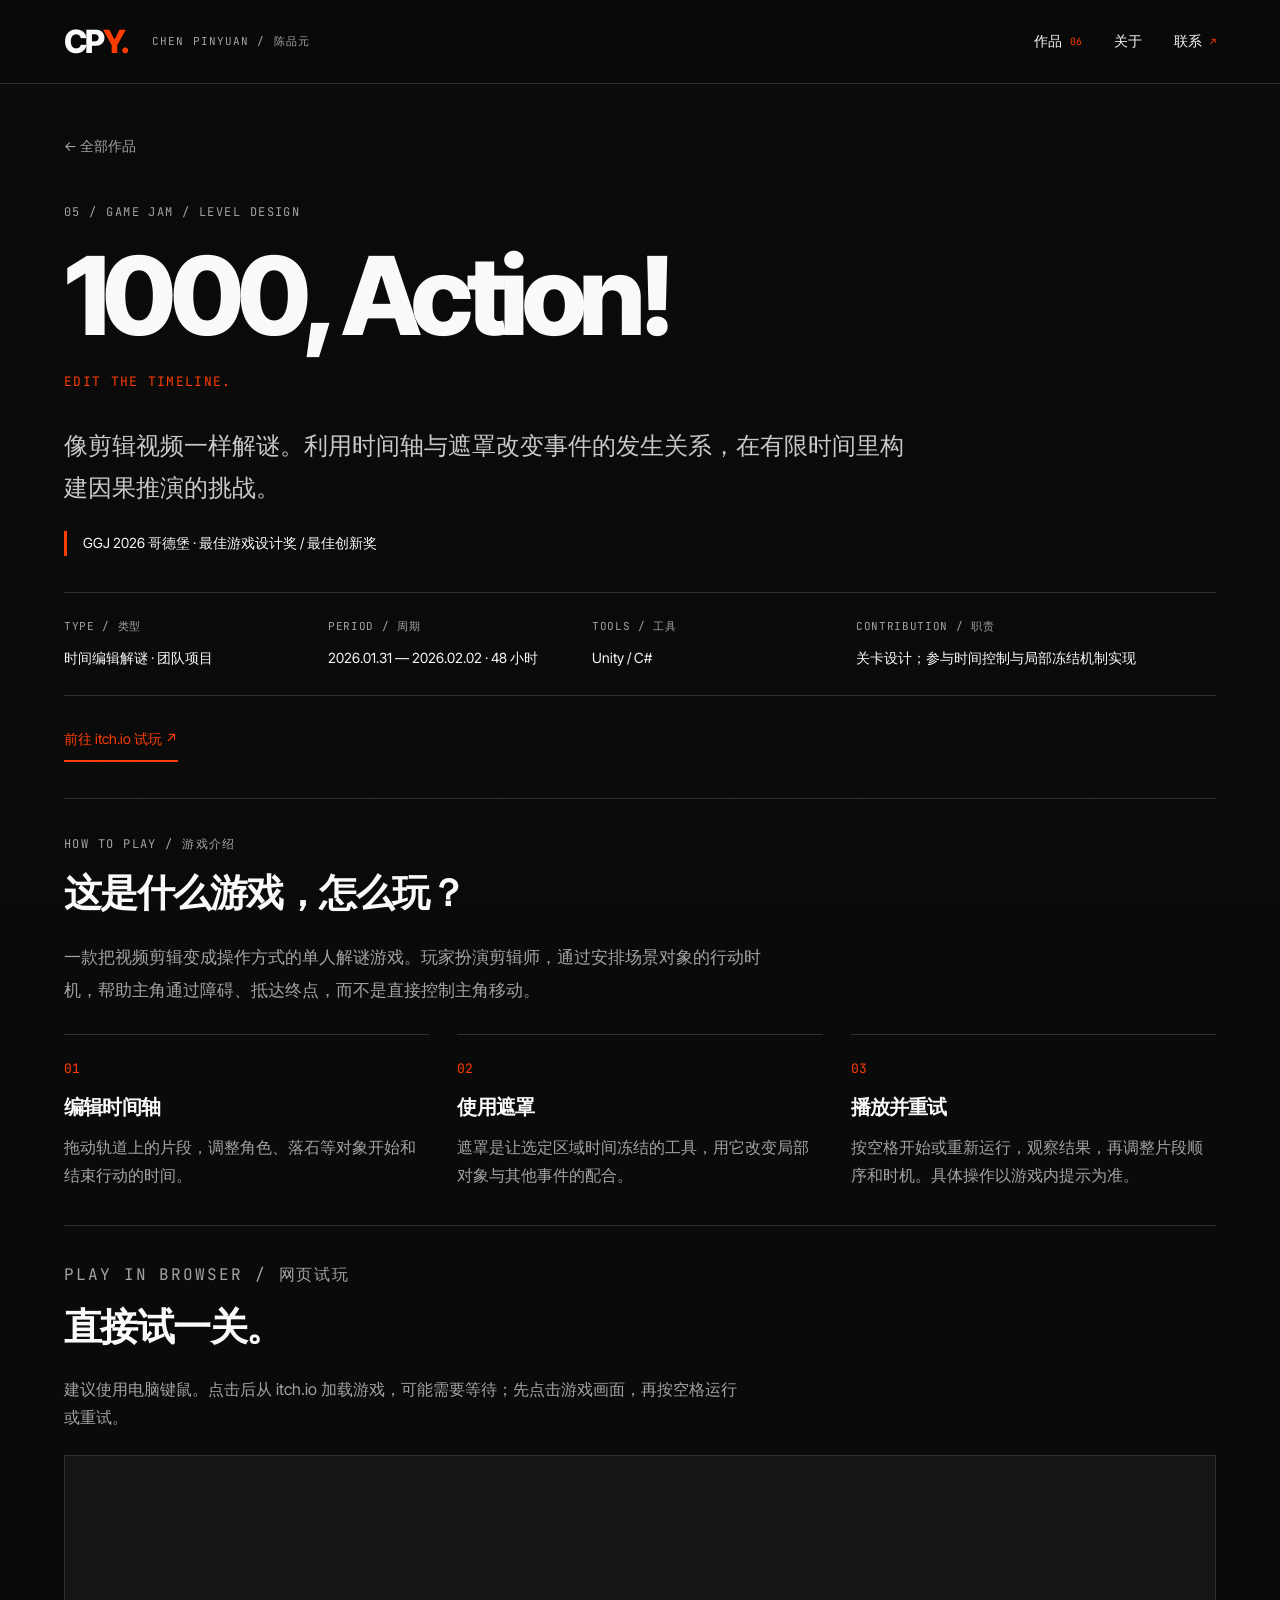
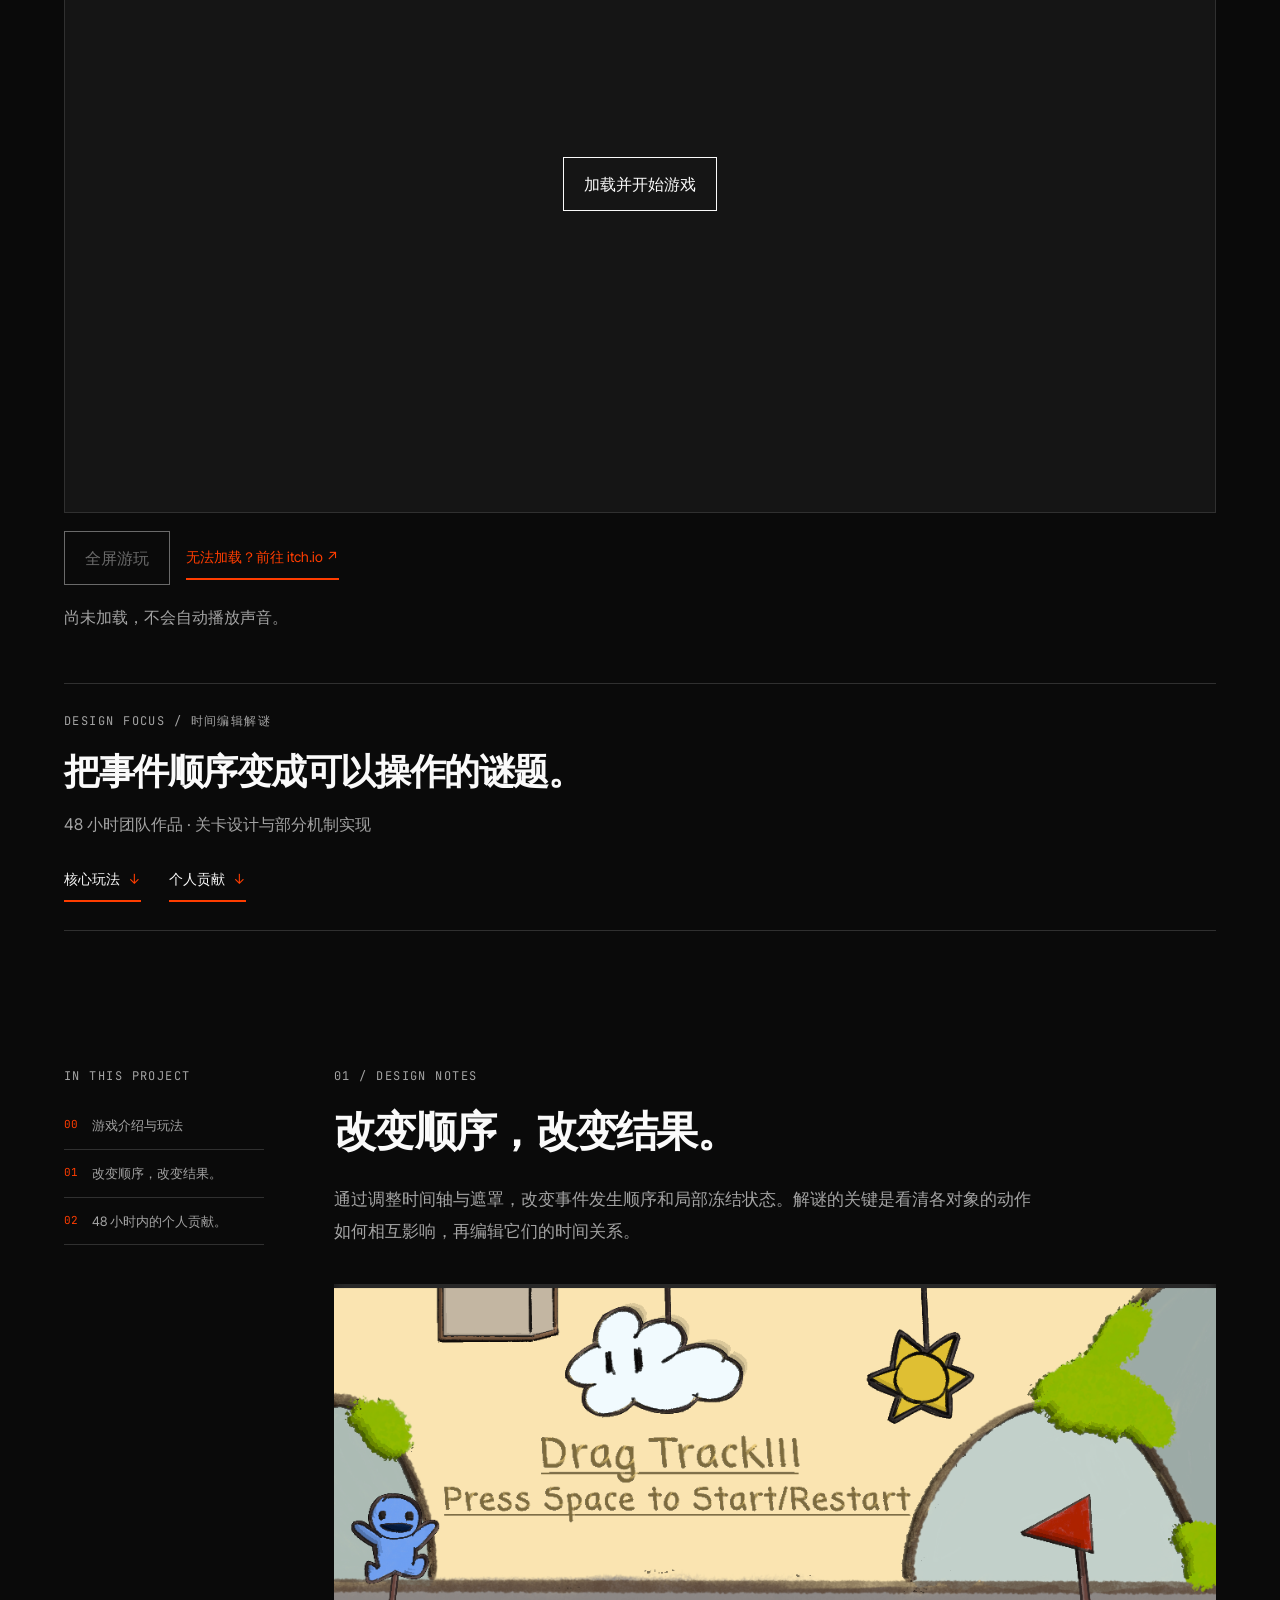
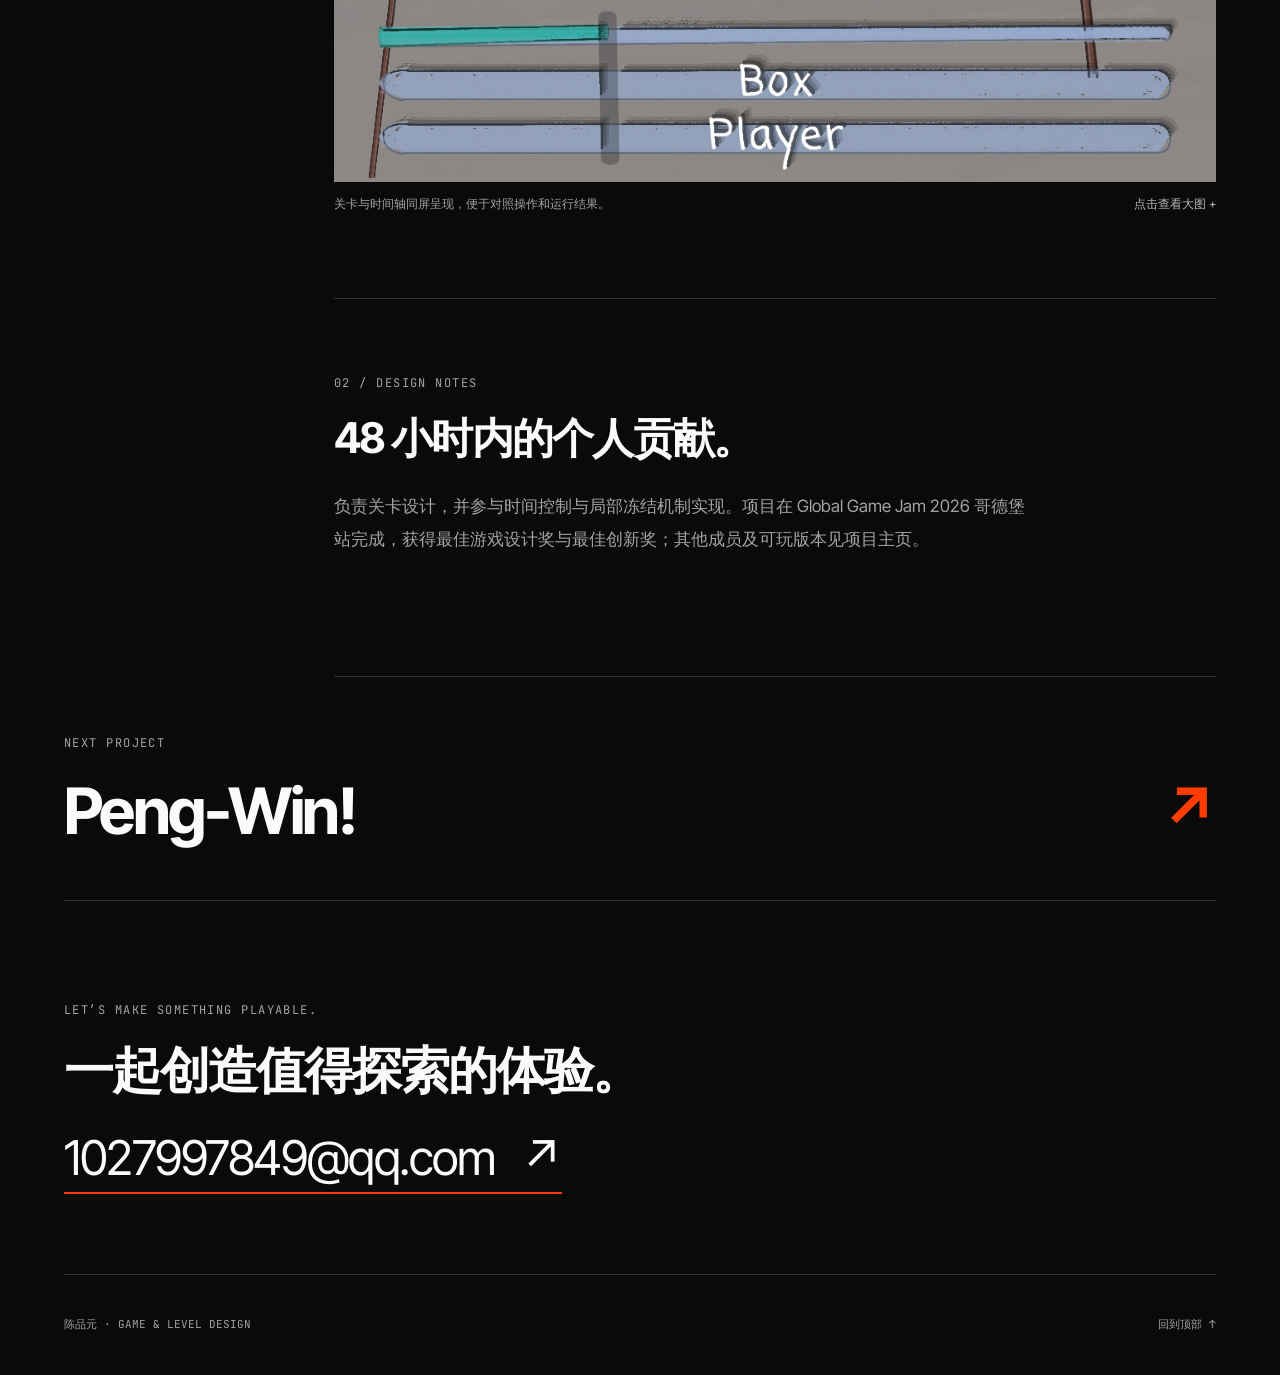
==== 1000-action.html @ 7cacd660 "Build game portfolio with focused case studies and playable demos" ====
<!doctype html>
<html lang="zh-CN">
<head>
<meta charset="utf-8">
<meta name="viewport" content="width=device-width,initial-scale=1">
<meta name="description" content="像剪辑视频一样解谜。利用时间轴与遮罩改变事件的发生关系，在有限时间里构建因果推演的挑战。">
<meta name="theme-color" content="#0a0a0a">
<title>1000, Action! | 陈品元</title>
<link rel="preconnect" href="https://fonts.googleapis.com">
<link rel="preconnect" href="https://fonts.gstatic.com" crossorigin>
<link href="https://fonts.googleapis.com/css2?family=Inter+Tight:wght@500;600;700;800&family=JetBrains+Mono:wght@400;500&display=swap" rel="stylesheet">
<link rel="stylesheet" href="portfolio.css">
</head>
<body>
<a class="skip" href="#main">跳转到内容</a>
<header class="site-header">
<a class="brand" href="index.html" aria-label="陈品元，返回首页">CP<span>Y.</span>
</a>
<span class="header-name">CHEN PINYUAN / 陈品元</span>
<nav aria-label="主导航">
<a href="index.html#work">作品 <span>06</span>
</a>
<a href="index.html#about">关于</a>
<a href="mailto:1027997849@qq.com">联系 <span aria-hidden="true">↗</span>
</a>
</nav>
</header>
<main id="main">
<div class="container">
<section class="project-hero">
<a class="back-link" href="index.html#work">← 全部作品</a>
<p class="eyebrow">05 / GAME JAM / LEVEL DESIGN</p>
<h1>1000, Action!</h1>
<p class="project-english">EDIT THE TIMELINE.</p>
<p class="project-intro">像剪辑视频一样解谜。利用时间轴与遮罩改变事件的发生关系，在有限时间里构建因果推演的挑战。</p>
<p class="award">GGJ 2026 哥德堡 · 最佳游戏设计奖 / 最佳创新奖</p>
<dl class="project-facts">
<div>
<dt>TYPE / 类型</dt>
<dd>时间编辑解谜 · 团队项目</dd>
</div>
<div>
<dt>PERIOD / 周期</dt>
<dd>2026.01.31 — 2026.02.02 · 48 小时</dd>
</div>
<div>
<dt>TOOLS / 工具</dt>
<dd>Unity / C#</dd>
</div>
<div>
<dt>CONTRIBUTION / 职责</dt>
<dd>关卡设计；参与时间控制与局部冻结机制实现</dd>
</div>
</dl>
<div class="project-links">
<a class="text-link" href="https://zzoonng.itch.io/1000action" target="_blank" rel="noopener noreferrer">前往 itch.io 试玩 ↗</a>
</div>
<section class="gameplay-intro" id="gameplay" aria-labelledby="gameplay-title">
<p class="eyebrow">HOW TO PLAY / 游戏介绍</p>
<h2 id="gameplay-title">这是什么游戏，怎么玩？</h2>
<p class="section-lead">一款把视频剪辑变成操作方式的单人解谜游戏。玩家扮演剪辑师，通过安排场景对象的行动时机，帮助主角通过障碍、抵达终点，而不是直接控制主角移动。</p>
<ol class="gameplay-loop">
<li>
<h3>编辑时间轴</h3>
<p>拖动轨道上的片段，调整角色、落石等对象开始和结束行动的时间。</p>
</li>
<li>
<h3>使用遮罩</h3>
<p>遮罩是让选定区域时间冻结的工具，用它改变局部对象与其他事件的配合。</p>
</li>
<li>
<h3>播放并重试</h3>
<p>按空格开始或重新运行，观察结果，再调整片段顺序和时机。具体操作以游戏内提示为准。</p>
</li>
</ol>
</section>
<section class="playable" aria-labelledby="playable-title">
<p class="eyebrow">PLAY IN BROWSER / 网页试玩</p>
<h2 id="playable-title">直接试一关。</h2>
<p>建议使用电脑键鼠。点击后从 itch.io 加载游戏，可能需要等待；先点击游戏画面，再按空格运行或重试。</p>
<div class="game-stage" id="action-game" data-game-src="https://itch.io/embed-upload/16338738?color=0a0a0a">
<button class="game-launch" type="button" aria-controls="action-game">加载并开始游戏</button>
</div>
<div class="game-controls">
<button class="game-fullscreen" type="button" disabled>全屏游玩</button>
<button class="game-stop" type="button" hidden>关闭游戏</button>
<a class="text-link" href="https://zzoonng.itch.io/1000action" target="_blank" rel="noopener noreferrer">无法加载？前往 itch.io ↗</a>
</div>
<p class="game-status" role="status" aria-live="polite">尚未加载，不会自动播放声音。</p>
<noscript>
<p>当前浏览器未启用 JavaScript，请通过上方 itch.io 链接游玩。</p>
</noscript>
</section>
<section class="case-overview" aria-label="项目阅读重点">
<p class="eyebrow">DESIGN FOCUS / 时间编辑解谜</p>
<h2>把事件顺序变成可以操作的谜题。</h2>
<p>48 小时团队作品 · 关卡设计与部分机制实现</p>
<nav aria-label="重点内容">
<a href="#section-1">核心玩法 <span aria-hidden="true">↓</span>
</a>
<a href="#section-2">个人贡献 <span aria-hidden="true">↓</span>
</a>
</nav>
</section>
</section>
<div class="case-layout">
<aside class="case-nav" aria-label="项目内容导航">
<p class="eyebrow">IN THIS PROJECT</p>
<a href="#gameplay">
<span>00</span>游戏介绍与玩法</a>
<a href="#section-1">
<span>01</span>改变顺序，改变结果。</a>
<a href="#section-2">
<span>02</span>48 小时内的个人贡献。</a>
</aside>
<div>
<section class="case-section" id="section-1">
<p class="eyebrow">01 / DESIGN NOTES</p>
<h2>改变顺序，改变结果。</h2>
<p class="section-lead">通过调整时间轴与遮罩，改变事件发生顺序和局部冻结状态。解谜的关键是看清各对象的动作如何相互影响，再编辑它们的时间关系。</p>
<div class="gallery">
<figure class="figure">
<a class="image-link" href="assets/portfolio/action-gameplay.png" data-lightbox aria-label="点击查看大图：关卡与时间轴同屏呈现，便于对照操作和运行结果。">
<img src="assets/portfolio/action-gameplay.png" alt="关卡与时间轴同屏呈现，便于对照操作和运行结果。" loading="lazy" decoding="async">
</a>
<figcaption>关卡与时间轴同屏呈现，便于对照操作和运行结果。 <span>点击查看大图 +</span>
</figcaption>
</figure>
</div>
</section>
<section class="case-section" id="section-2">
<p class="eyebrow">02 / DESIGN NOTES</p>
<h2>48 小时内的个人贡献。</h2>
<p class="section-lead">负责关卡设计，并参与时间控制与局部冻结机制实现。项目在 Global Game Jam 2026 哥德堡站完成，获得最佳游戏设计奖与最佳创新奖；其他成员及可玩版本见项目主页。</p>
<div class="gallery">
</div>
</section>
</div>
</div>
<a class="next-project" href="peng-win.html">
<span class="eyebrow">NEXT PROJECT</span>
<strong>Peng-Win! <span aria-hidden="true">↗</span>
</strong>
</a>
</div>
</main>
<footer id="contact" class="container footer">
<p class="eyebrow">LET’S MAKE SOMETHING PLAYABLE.</p>
<h2>一起创造值得探索的体验。</h2>
<a class="email" href="mailto:1027997849@qq.com">1027997849@qq.com <span aria-hidden="true">↗</span>
</a>
<div class="footer-bottom">
<span>陈品元 · GAME & LEVEL DESIGN</span>
<a href="#main">回到顶部 ↑</a>
</div>
</footer>
<dialog id="image-viewer" aria-label="图片大图">
<button class="viewer-close" aria-label="关闭大图">关闭 ×</button>
<button class="viewer-zoom" aria-pressed="false">原尺寸查看</button>
<div class="viewer-scroll">
<img alt="">
</div>
<p>
</p>
</dialog>
<script src="portfolio.js" defer>
</script>
</body>
</html>
---- portfolio.css ----
@charset "UTF-8";
:root{--background:#0a0a0a;--foreground:#fafafa;--muted:#a3a3a3;--surface:#151515;--accent:#ff3d00;--border:#303030;--font:"Inter Tight","Microsoft YaHei",sans-serif;--mono:"JetBrains Mono",monospace;--width:1280px;--gutter:clamp(24px,5vw,72px)}
*{box-sizing:border-box}html{scroll-behavior:smooth;scroll-padding-top:100px}body{margin:0;background:var(--background);color:var(--foreground);font:16px/1.75 var(--font)}body::before{content:"";position:fixed;inset:0;z-index:10;pointer-events:none;opacity:.015;background:url("data:image/svg+xml,%3Csvg xmlns='http://www.w3.org/2000/svg' width='180' height='180'%3E%3Cfilter id='n'%3E%3CfeTurbulence type='fractalNoise' baseFrequency='.8' numOctaves='3' stitchTiles='stitch'/%3E%3C/filter%3E%3Cpath fill='%23fff' filter='url(%23n)' d='M0 0h180v180H0z'/%3E%3C/svg%3E")}::selection{background:var(--accent);color:#0a0a0a}a{color:inherit;text-decoration:none}a,button{touch-action:manipulation}a:focus-visible,button:focus-visible,video:focus-visible{outline:2px solid var(--accent);outline-offset:5px}button{font:inherit}img,video{display:block;max-width:100%;height:auto}h1,h2,h3,p,figure{margin:0}h1,h2,h3{line-height:1.15;letter-spacing:-.04em}p{color:var(--muted)}.container{width:min(var(--width),100% - var(--gutter)*2);margin-inline:auto}.eyebrow{font:12px/1.6 var(--mono);letter-spacing:.12em;text-transform:uppercase;color:var(--muted)}.skip{position:fixed;top:-80px;left:16px;z-index:100;background:var(--accent);padding:12px;color:#000}.skip:focus{top:12px}
.site-header{height:84px;padding:0 var(--gutter);display:flex;align-items:center;gap:24px;border-bottom:1px solid var(--border);background:rgba(10,10,10,.96);position:sticky;top:0;z-index:20}.brand{font-size:32px;font-weight:800;letter-spacing:-.07em;line-height:1;display:flex;align-items:center;min-height:44px}.brand span{color:var(--accent)}.header-name{font:11px/1.5 var(--mono);letter-spacing:.1em;color:var(--muted)}nav{display:flex;gap:32px;margin-left:auto}nav a{display:flex;align-items:center;gap:8px;min-height:44px;font-size:14px}nav a:hover{color:var(--accent)}nav span{font:10px var(--mono);color:var(--accent)}
.home-hero{padding-top:50px}.hero-top,.hero-bottom{display:flex;justify-content:space-between;gap:30px}.edition{font:11px/1.6 var(--mono);color:var(--muted)}.home-hero h1{font-size:clamp(72px,12.3vw,178px);font-weight:800;letter-spacing:-.065em;line-height:.88;margin:48px 0 40px}.home-hero h1>span{color:var(--accent)}.hero-bottom{align-items:end;margin-bottom:48px}.hero-bottom p{font-size:16px;line-height:1.7}.hero-bottom .intro-name{color:var(--foreground);font-size:22px;font-weight:600}.intro-name span{display:block;font-size:13px;font-weight:400;color:var(--muted);margin-top:6px}.text-link{display:inline-flex;gap:22px;align-items:center;min-height:44px;color:var(--accent);border-bottom:2px solid var(--accent);font-size:14px;transition:color .15s,border-color .15s}.text-link:hover{color:var(--foreground);border-color:var(--foreground)}.text-link:active{transform:translateY(1px)}.hero-feature{height:350px;display:block;position:relative;overflow:hidden;border:1px solid var(--border)}.hero-feature img{width:100%;height:100%;object-fit:cover;object-position:50% 48%;transition:transform .5s}.hero-feature:after{content:"";position:absolute;inset:0;background:linear-gradient(0deg,rgba(0,0,0,.82),transparent 65%)}.hero-feature:hover img{transform:scale(1.025)}.feature-label{position:absolute;top:24px;left:28px;padding:5px 10px;background:#0a0a0a;font:11px var(--mono);z-index:1}.feature-title{position:absolute;bottom:25px;left:28px;right:28px;font-size:34px;font-weight:600;z-index:1;display:flex;justify-content:space-between}
.work-section{padding-block:112px}.section-heading{display:flex;align-items:end;justify-content:space-between;gap:28px;margin-bottom:48px}.section-heading h2{font-size:clamp(30px,4vw,52px);margin-top:16px}.section-heading>p{font-size:14px}.work-row{display:grid;grid-template-columns:1.2fr 1fr;gap:clamp(28px,5vw,72px);padding:36px 0;border-top:1px solid var(--border);align-items:center}.work-row:last-child{border-bottom:1px solid var(--border)}.work-image{position:relative;overflow:hidden;background:var(--surface);aspect-ratio:16/9}.work-image img{width:100%;height:100%;object-fit:cover;transition:transform .5s}.work-row:hover img{transform:scale(1.04)}.work-number{position:absolute;left:12px;top:12px;background:var(--background);padding:4px 10px;font:12px var(--mono);color:var(--foreground)}.work-copy h3{font-size:clamp(28px,3.5vw,46px);margin:14px 0 18px;overflow-wrap:anywhere}.work-copy>p:not(.eyebrow){font-size:16px;max-width:40ch}.work-meta{display:flex;flex-wrap:wrap;gap:16px;margin-top:22px;color:var(--muted);font-size:12px}.work-meta span+span{border-left:1px solid var(--border);padding-left:16px}.row-link{display:flex;justify-content:space-between;align-items:center;color:var(--accent);font-size:14px;margin-top:24px;min-height:44px;border-bottom:2px solid var(--accent);width:150px}.work-row:hover .row-link{color:var(--foreground);border-color:var(--foreground)}
.about-section{padding-block:100px;background:var(--surface);border-block:1px solid var(--border)}.about-grid{display:grid;grid-template-columns:1fr 1fr;gap:80px}.about-grid h2{font-size:clamp(34px,4.5vw,60px);line-height:1.3;margin-top:25px}.about-grid h2 span{color:var(--accent)}.about-copy .lead{font-size:24px;color:var(--foreground);line-height:1.6;margin-bottom:24px}.profile{margin-top:36px}.profile>div{display:grid;grid-template-columns:100px 1fr;gap:20px;padding:20px 0;border-top:1px solid var(--border)}dt{font:11px/1.8 var(--mono);letter-spacing:.06em;color:var(--muted)}dd{margin:0;font-size:14px}.footer{padding-top:100px}.footer h2{font-size:clamp(28px,4vw,50px);margin-top:22px}.email{font-size:clamp(20px,4vw,48px);line-height:1.4;display:inline-flex;align-items:center;gap:24px;min-height:50px;border-bottom:2px solid var(--accent);margin-top:25px;letter-spacing:-.03em;overflow-wrap:anywhere}.email:hover{color:var(--accent)}.footer-bottom{margin-top:80px;padding-block:28px;border-top:1px solid var(--border);display:flex;justify-content:space-between;align-items:center;font:11px/1.5 var(--mono);color:var(--muted);gap:20px}.footer-bottom a{min-height:44px;display:flex;align-items:center}
.project-hero{padding-top:40px}.back-link{display:inline-flex;align-items:center;min-height:44px;color:var(--muted);font-size:14px;margin-bottom:35px}.back-link:hover{color:var(--foreground)}.project-hero h1{font-size:clamp(48px,8.5vw,116px);font-weight:800;line-height:1;letter-spacing:-.06em;max-width:1100px;margin-top:20px;overflow-wrap:anywhere}.project-english{font:13px/1.7 var(--mono);letter-spacing:.1em;color:var(--accent);margin-top:20px}.project-intro{font-size:clamp(18px,2vw,24px);max-width:850px;margin-top:32px;color:#c9c9c9}.project-facts{display:grid;grid-template-columns:1fr 1fr 1fr 1.5fr;gap:24px;border-block:1px solid var(--border);padding:24px 0;margin:36px 0 22px}.project-facts dd{margin-top:10px;font-size:14px}.project-links{display:flex;gap:30px;margin-bottom:36px;flex-wrap:wrap}.award{font-size:14px;color:var(--foreground);border-left:3px solid var(--accent);padding-left:16px;margin-top:22px}.figure{margin:0;min-width:0}.image-link{display:block;background:#111;cursor:zoom-in}.figure img{width:100%;height:auto}.figure figcaption,.video-figure figcaption{font-size:12px;line-height:1.6;color:var(--muted);margin-top:12px;display:flex;justify-content:space-between;gap:12px}.figure figcaption span{white-space:nowrap;color:#b8b8b8}.project-hero>.figure img{max-height:660px;object-fit:contain}.video-figure video{width:100%;aspect-ratio:16/9;background:#000}.case-layout{display:grid;grid-template-columns:200px minmax(0,1fr);gap:70px;align-items:start;padding-top:100px}.case-nav{position:sticky;top:120px}.case-nav>a{font-size:13px;color:var(--muted);display:flex;gap:14px;padding:13px 0;border-bottom:1px solid var(--border);line-height:1.6;min-height:44px}.case-nav>a:hover{color:var(--foreground)}.case-nav>a span{font:11px/1.8 var(--mono);color:var(--accent)}.case-nav>.eyebrow{margin-bottom:16px}.case-section{padding-bottom:85px;margin-bottom:75px;border-bottom:1px solid var(--border);scroll-margin-top:110px}.case-section:last-child{margin-bottom:0}.case-section h2{font-size:clamp(28px,3.3vw,44px);line-height:1.3;margin:18px 0 24px;max-width:22ch}.section-lead{max-width:70ch;font-size:17px;line-height:1.9}.steps{display:grid;grid-template-columns:repeat(2,minmax(0,1fr));gap:30px;margin-top:35px}.steps article{padding:24px 0;border-top:1px solid var(--border)}.steps article>.eyebrow{color:var(--accent)}.steps h3{font-size:22px;letter-spacing:-.02em;line-height:1.35;margin:12px 0}.steps article>p:last-child{font-size:15px}.gallery{display:grid;gap:32px;margin-top:36px}.gallery:empty{display:none}.gallery img{max-height:800px;object-fit:contain;background:#151515}.next-project{display:block;padding:50px 0;border-bottom:1px solid var(--border)}.next-project strong{display:flex;justify-content:space-between;align-items:center;gap:20px;font-size:clamp(30px,5vw,68px);letter-spacing:-.04em;line-height:1.2;margin-top:18px}.next-project strong>span{color:var(--accent)}.next-project:hover strong{color:var(--accent)}
dialog{background:#111;color:var(--foreground);border:1px solid #444;padding:64px 20px 20px;width:95vw;max-width:1800px;max-height:94dvh}dialog::backdrop{background:rgba(0,0,0,.9)}.viewer-close{position:absolute;right:20px;top:10px;min-height:44px;min-width:80px;background:none;color:var(--foreground);border:0;cursor:pointer}.viewer-scroll{overflow:auto;max-height:calc(94dvh - 130px)}.viewer-scroll img{margin:auto;max-width:none;width:100%;height:auto}dialog p{font-size:13px;margin-top:12px}.viewing-image{overflow:hidden}
.youtube-player{display:block;width:100%;aspect-ratio:16/9;border:0;background:#111}.video-actions{margin-top:16px}.video-fallback{margin-top:20px;border:1px solid var(--border);padding:16px}.video-fallback summary{cursor:pointer;min-height:44px;display:list-item;line-height:44px;color:var(--muted)}.video-fallback summary:focus-visible{outline:2px solid var(--accent);outline-offset:4px}.video-fallback video{width:100%;margin-top:16px}.video-fallback p{font-size:13px;margin-top:12px}.viewer-zoom{position:absolute;left:20px;top:10px;min-height:44px;background:none;color:var(--foreground);border:1px solid var(--border);padding:0 14px;cursor:pointer}.viewer-scroll img.native-size{width:auto;min-width:0;max-width:none}.viewer-scroll:has(.native-size){cursor:crosshair}
.image-region{display:block;position:relative;overflow:hidden;aspect-ratio:var(--region-ratio)}
.image-region img{position:absolute;width:var(--image-width);max-width:none;max-height:none;left:var(--image-left);top:var(--image-top);height:auto}
.gameplay-intro,.playable{padding:36px 0;border-top:1px solid var(--border);scroll-margin-top:110px}
.gameplay-intro h2,.playable h2{font-size:clamp(26px,3vw,38px);margin:14px 0 24px;line-height:1.3}
.gameplay-loop{display:grid;grid-template-columns:repeat(3,minmax(0,1fr));gap:28px;list-style:none;padding:0;counter-reset:play-step;margin:28px 0 0}
.gameplay-loop li{border-top:1px solid var(--border);padding-top:18px;counter-increment:play-step}
.gameplay-loop li::before{content:'0' counter(play-step);font:13px var(--mono);color:var(--accent)}
.gameplay-loop h3{font-size:20px;margin:12px 0;line-height:1.4}
.gameplay-loop p,.playable>p{font-size:16px;max-width:75ch}
.game-stage{display:grid;place-items:center;aspect-ratio:980/560;background:var(--surface);border:1px solid var(--border);margin-top:24px;overflow:hidden}
.game-stage iframe{display:block;width:100%;height:100%;border:0;background:#111}
.game-launch,.game-controls button{background:none;border:1px solid var(--foreground);color:var(--foreground);padding:12px 20px;min-height:48px;cursor:pointer}
.game-launch:hover,.game-controls button:hover:not(:disabled){background:var(--foreground);color:var(--background)}
.game-controls{display:flex;flex-wrap:wrap;align-items:center;gap:16px;margin:18px 0}
.game-controls button:disabled{opacity:.4;cursor:not-allowed}
.game-stage:fullscreen{aspect-ratio:auto;width:100%;height:100%;border:0}
@media(max-width:700px){.gameplay-loop{grid-template-columns:1fr;gap:20px}.game-stage{min-height:260px}.game-controls{gap:12px}}
.case-overview{padding:28px 0;margin:16px 0 36px;border-block:1px solid var(--border)}
.case-overview h2{font-size:clamp(24px,3vw,36px);line-height:1.4;max-width:32ch;margin:14px 0}
.case-overview>p:not(.eyebrow){max-width:72ch}
.case-overview nav{margin:20px 0 0;display:flex;flex-wrap:wrap;gap:12px 28px}
.case-overview nav a{border-bottom:2px solid var(--accent);font-size:14px;min-height:44px}
.case-overview nav span{display:inline;font:inherit}
/* Crop embedded subtitles and source-image borders without altering game imagery. */
.hero-feature img,
.work-row[href="beneath-the-ice.html"] .work-image img {
  height: 110%;
  object-position: center top;
}
.hero-feature::after {
  background: linear-gradient(0deg, rgba(0,0,0,.68), transparent 55%);
}
.work-row[href="peng-win.html"] .work-image img {
  position: absolute;
  width: 136%;
  max-width: none;
  height: 136%;
  left: -18%;
  top: -18%;
  object-fit: cover;
}
@media(min-width:1600px){.home-hero h1{font-size:180px}}
@media(max-width:1000px){.header-name{display:none}.about-grid{gap:40px}.case-layout{grid-template-columns:1fr;padding-top:65px}.case-nav{position:static;display:flex;flex-wrap:wrap;gap:8px 20px}.case-nav>.eyebrow{width:100%}.case-nav>a{font-size:12px}.project-facts{grid-template-columns:repeat(2,1fr)}.hero-feature{height:300px}}
@media(max-width:640px){html{scroll-padding-top:80px}.site-header{height:70px;gap:15px}.brand{font-size:27px}nav{gap:20px}nav a{font-size:13px}nav span{display:none}.home-hero{padding-top:30px}.edition{display:none}.hero-top .eyebrow{font-size:10px}.home-hero h1{font-size:clamp(56px,13vw,82px);margin:36px 0 30px}.hero-bottom{display:grid;grid-template-columns:1fr;gap:20px;margin-bottom:30px}.hero-bottom p{font-size:15px}.hero-bottom .text-link{justify-self:start}.hero-feature{height:225px}.feature-label{left:16px;top:16px;font-size:9px}.feature-title{left:16px;right:16px;bottom:16px;font-size:27px}.work-section{padding-block:75px}.section-heading{display:block;margin-bottom:30px}.section-heading>p{margin-top:20px}.work-row{grid-template-columns:1fr;gap:25px;padding:28px 0 40px}.work-copy h3{font-size:34px;margin-top:10px}.work-copy>p:not(.eyebrow){max-width:none}.work-meta{margin-top:14px}.row-link{margin-top:14px}.about-section{padding-block:65px}.about-grid{grid-template-columns:1fr}.about-grid h2 br{display:none}.about-copy .lead{font-size:21px}.profile>div{grid-template-columns:90px 1fr;gap:15px}.footer{padding-top:65px}.footer-bottom{margin-top:55px;flex-wrap:wrap}.email{gap:10px}.project-hero h1{font-size:clamp(44px,11vw,65px)}.project-intro{font-size:18px}.project-facts{gap:24px 16px}.project-facts>div:last-child{grid-column:1/-1}.project-facts dd{font-size:13px}.project-facts>div:nth-child(3){grid-column:1/-1}.steps{grid-template-columns:1fr;gap:0}.case-section{padding-bottom:50px;margin-bottom:50px}.section-lead{font-size:16px}.figure figcaption{display:block}.figure figcaption span{display:block;margin-top:4px}.viewer-scroll img{min-width:850px}.case-nav{gap:4px 16px}.next-project strong{font-size:34px}}
@media(prefers-reduced-motion:reduce){html{scroll-behavior:auto}*,*::before,*::after{animation:none!important;transition:none!important}.hero-feature:hover img,.work-row:hover img{transform:none}}
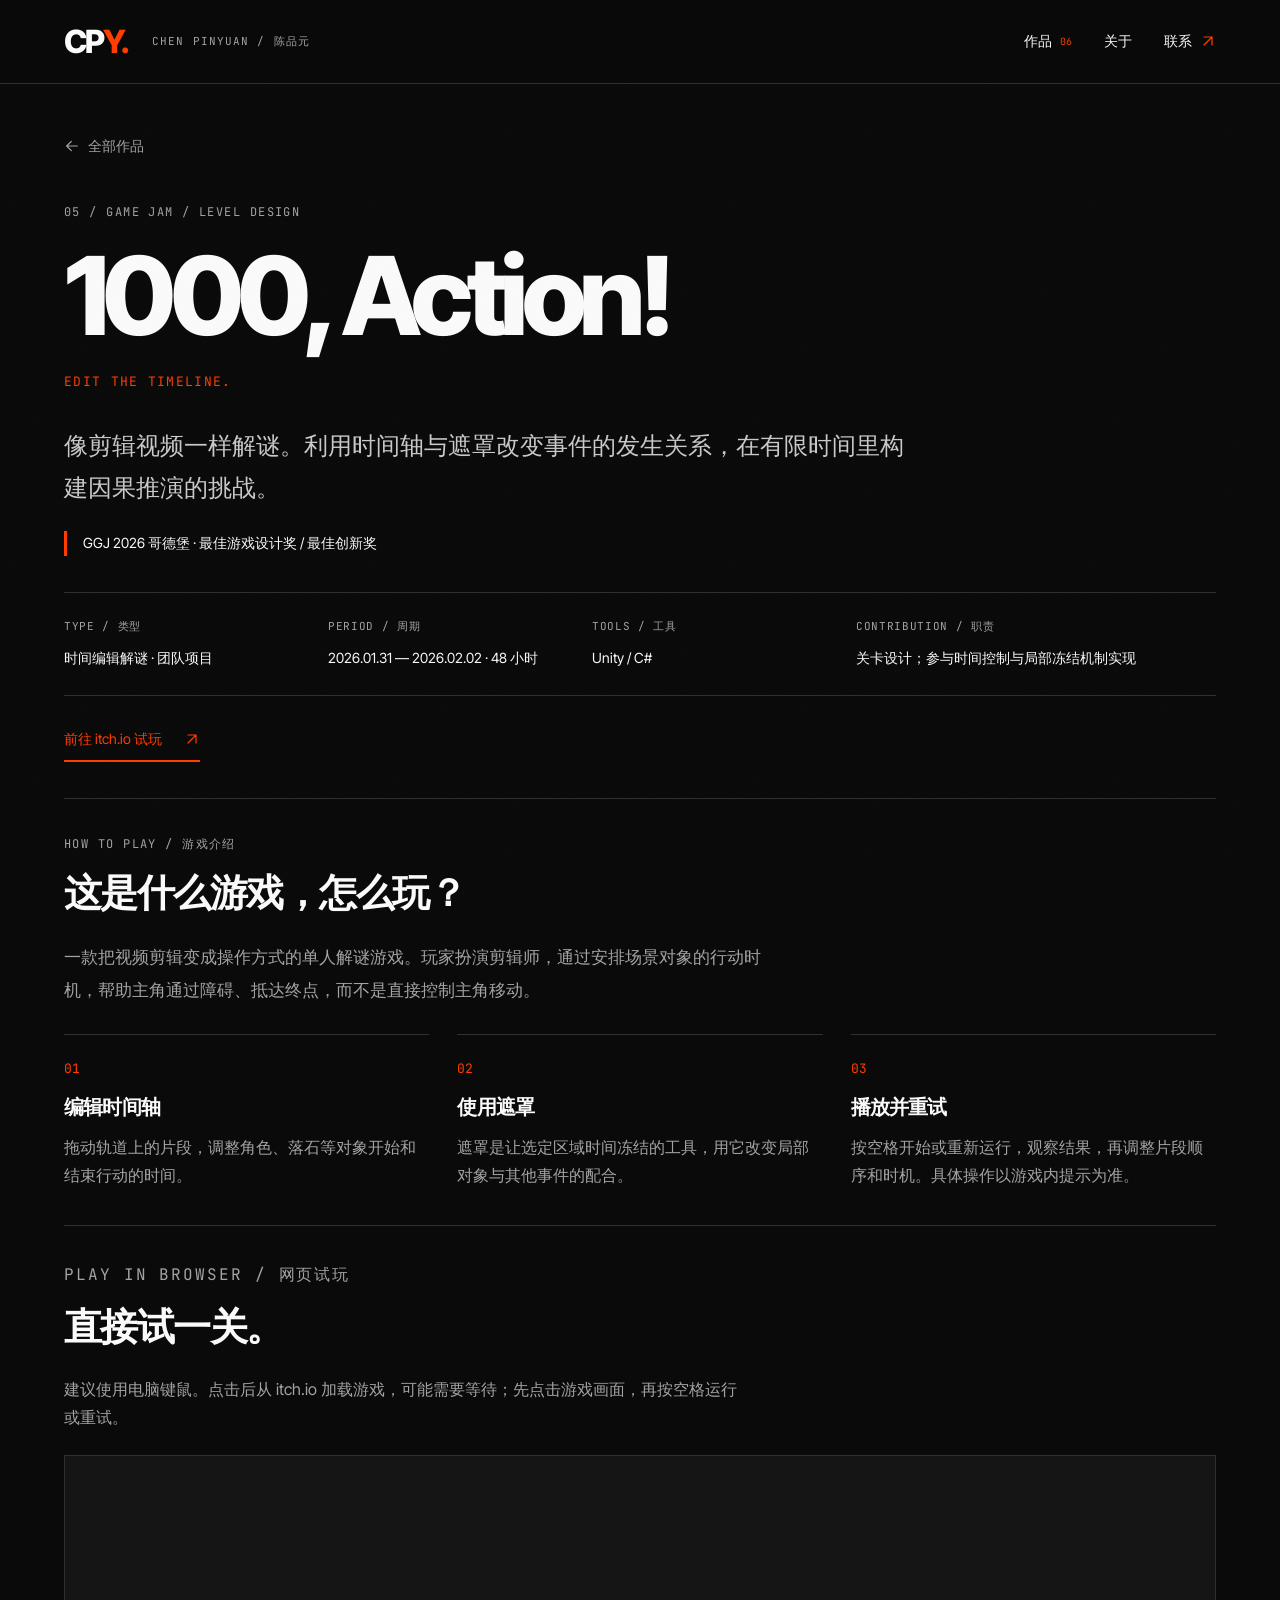
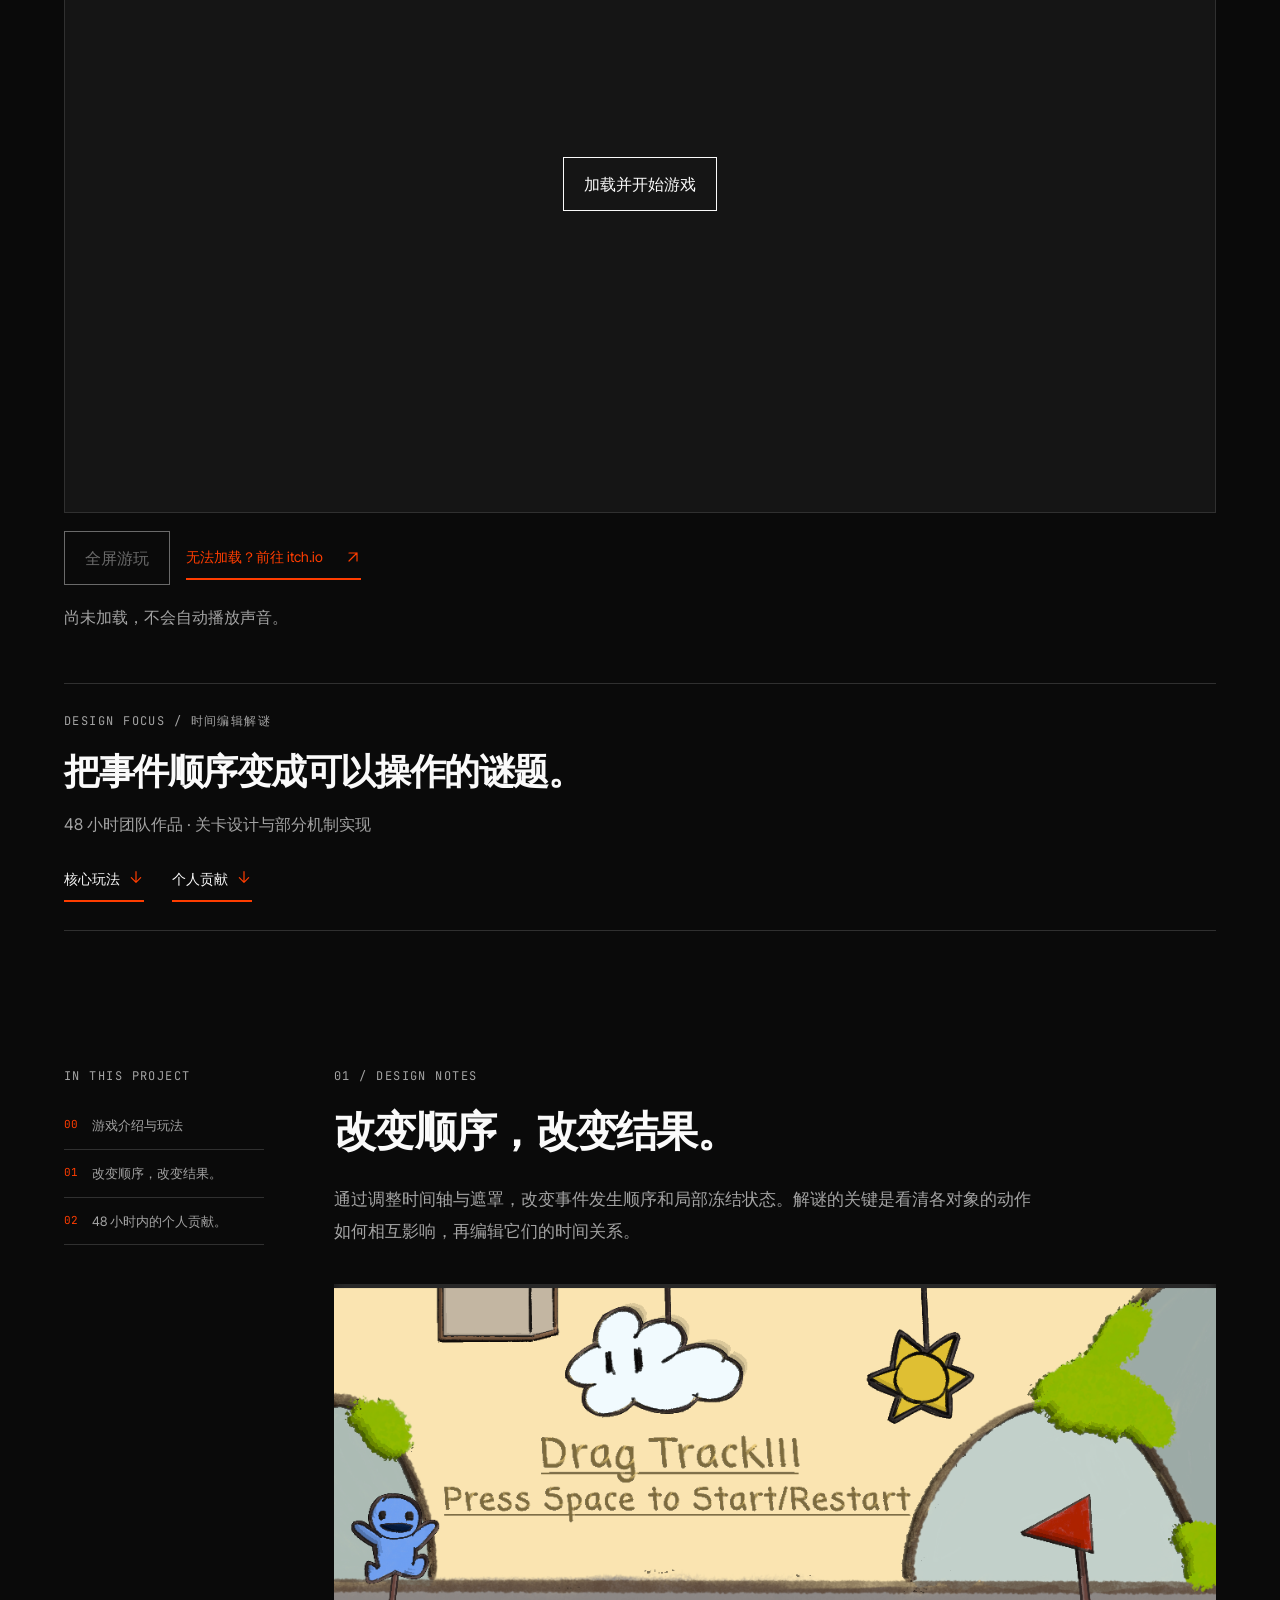
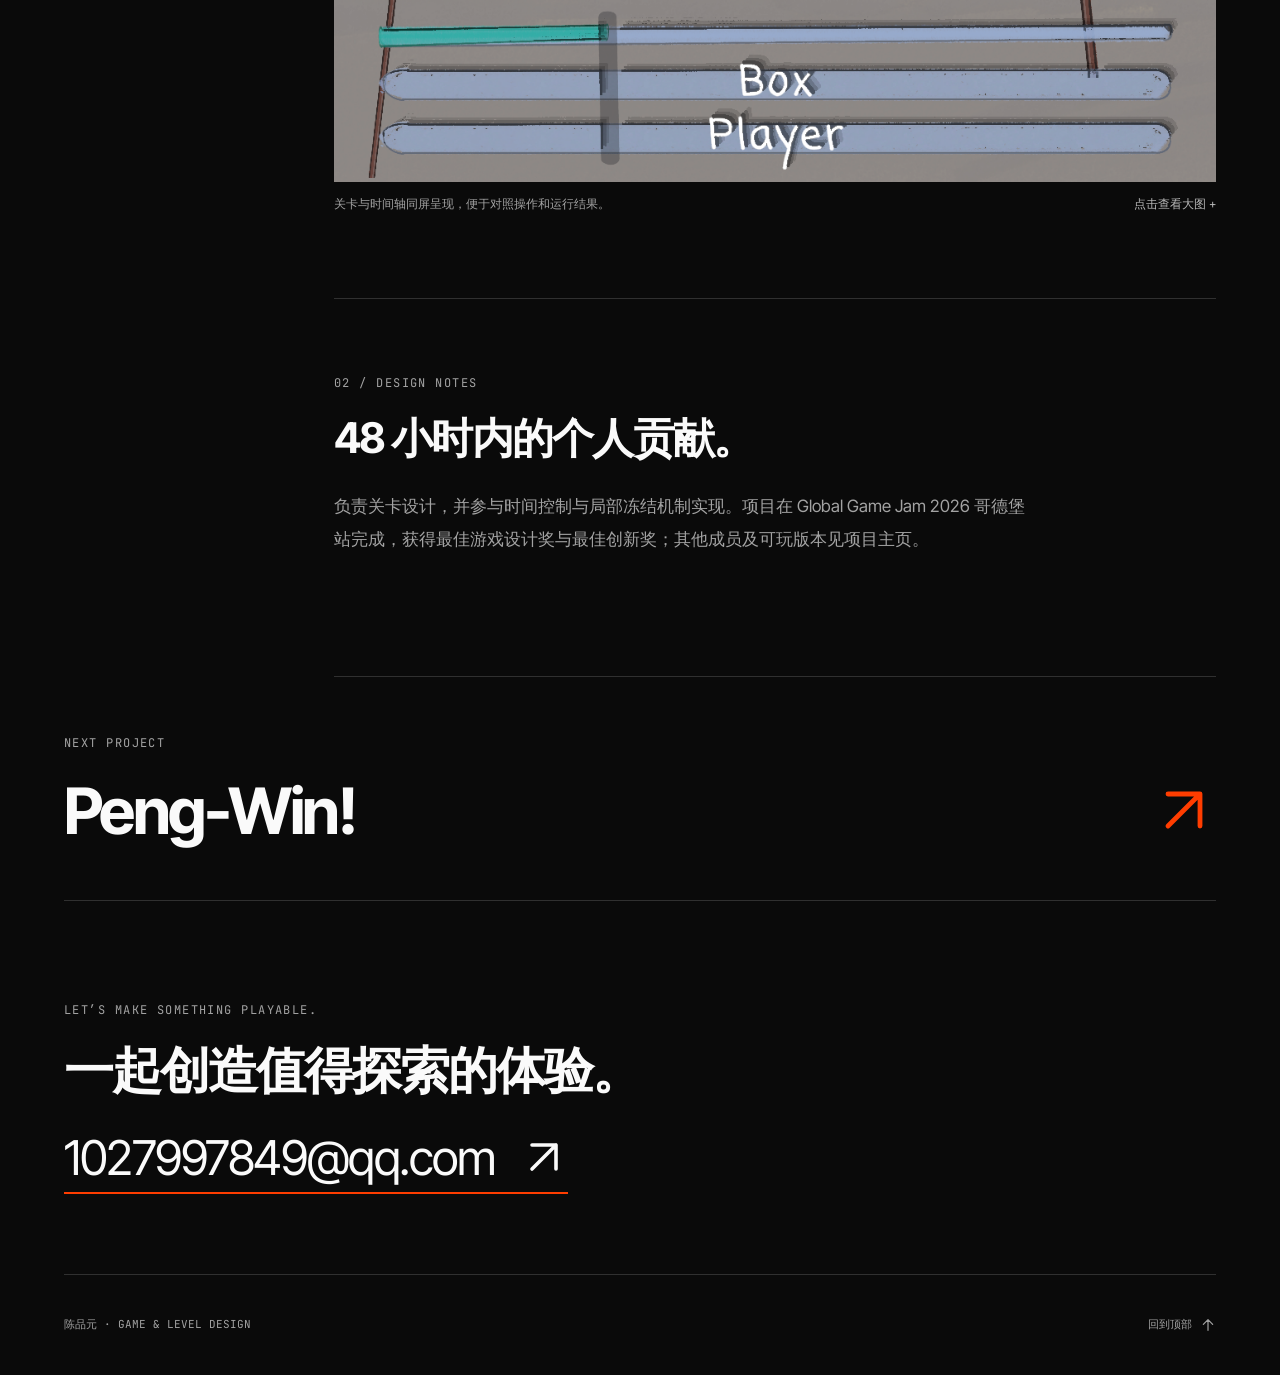
==== commit d8b5062f: "Replace text arrows with SVG icons for consistent mobile rendering" ====
--- a/1000-action.html
+++ b/1000-action.html
@@ -21,14 +21,21 @@
 <a href="index.html#work">作品 <span>06</span>
 </a>
 <a href="index.html#about">关于</a>
-<a href="mailto:1027997849@qq.com">联系 <span aria-hidden="true">↗</span>
+<a href="mailto:1027997849@qq.com">联系 <span aria-hidden="true">
+<svg class="arrow-icon" viewBox="0 0 24 24" fill="none" stroke="currentColor" stroke-width="1.8" stroke-linecap="round" stroke-linejoin="round" aria-hidden="true" focusable="false">
+<path d="M6 18 18 6M6 6h12v12"/>
+</svg>
+</span>
 </a>
 </nav>
 </header>
 <main id="main">
 <div class="container">
 <section class="project-hero">
-<a class="back-link" href="index.html#work">← 全部作品</a>
+<a class="back-link" href="index.html#work">
+<svg class="arrow-icon" viewBox="0 0 24 24" fill="none" stroke="currentColor" stroke-width="1.8" stroke-linecap="round" stroke-linejoin="round" aria-hidden="true" focusable="false">
+<path d="M20 12H4m7-7-7 7 7 7"/>
+</svg> 全部作品</a>
 <p class="eyebrow">05 / GAME JAM / LEVEL DESIGN</p>
 <h1>1000, Action!</h1>
 <p class="project-english">EDIT THE TIMELINE.</p>
@@ -53,7 +60,10 @@
 </div>
 </dl>
 <div class="project-links">
-<a class="text-link" href="https://zzoonng.itch.io/1000action" target="_blank" rel="noopener noreferrer">前往 itch.io 试玩 ↗</a>
+<a class="text-link" href="https://zzoonng.itch.io/1000action" target="_blank" rel="noopener noreferrer">前往 itch.io 试玩 <svg class="arrow-icon" viewBox="0 0 24 24" fill="none" stroke="currentColor" stroke-width="1.8" stroke-linecap="round" stroke-linejoin="round" aria-hidden="true" focusable="false">
+<path d="M6 18 18 6M6 6h12v12"/>
+</svg>
+</a>
 </div>
 <section class="gameplay-intro" id="gameplay" aria-labelledby="gameplay-title">
 <p class="eyebrow">HOW TO PLAY / 游戏介绍</p>
@@ -84,7 +94,10 @@
 <div class="game-controls">
 <button class="game-fullscreen" type="button" disabled>全屏游玩</button>
 <button class="game-stop" type="button" hidden>关闭游戏</button>
-<a class="text-link" href="https://zzoonng.itch.io/1000action" target="_blank" rel="noopener noreferrer">无法加载？前往 itch.io ↗</a>
+<a class="text-link" href="https://zzoonng.itch.io/1000action" target="_blank" rel="noopener noreferrer">无法加载？前往 itch.io <svg class="arrow-icon" viewBox="0 0 24 24" fill="none" stroke="currentColor" stroke-width="1.8" stroke-linecap="round" stroke-linejoin="round" aria-hidden="true" focusable="false">
+<path d="M6 18 18 6M6 6h12v12"/>
+</svg>
+</a>
 </div>
 <p class="game-status" role="status" aria-live="polite">尚未加载，不会自动播放声音。</p>
 <noscript>
@@ -96,9 +109,17 @@
 <h2>把事件顺序变成可以操作的谜题。</h2>
 <p>48 小时团队作品 · 关卡设计与部分机制实现</p>
 <nav aria-label="重点内容">
-<a href="#section-1">核心玩法 <span aria-hidden="true">↓</span>
-</a>
-<a href="#section-2">个人贡献 <span aria-hidden="true">↓</span>
+<a href="#section-1">核心玩法 <span aria-hidden="true">
+<svg class="arrow-icon" viewBox="0 0 24 24" fill="none" stroke="currentColor" stroke-width="1.8" stroke-linecap="round" stroke-linejoin="round" aria-hidden="true" focusable="false">
+<path d="M12 4v16m-7-7 7 7 7-7"/>
+</svg>
+</span>
+</a>
+<a href="#section-2">个人贡献 <span aria-hidden="true">
+<svg class="arrow-icon" viewBox="0 0 24 24" fill="none" stroke="currentColor" stroke-width="1.8" stroke-linecap="round" stroke-linejoin="round" aria-hidden="true" focusable="false">
+<path d="M12 4v16m-7-7 7 7 7-7"/>
+</svg>
+</span>
 </a>
 </nav>
 </section>
@@ -139,7 +160,11 @@
 </div>
 <a class="next-project" href="peng-win.html">
 <span class="eyebrow">NEXT PROJECT</span>
-<strong>Peng-Win! <span aria-hidden="true">↗</span>
+<strong>Peng-Win! <span aria-hidden="true">
+<svg class="arrow-icon" viewBox="0 0 24 24" fill="none" stroke="currentColor" stroke-width="1.8" stroke-linecap="round" stroke-linejoin="round" aria-hidden="true" focusable="false">
+<path d="M6 18 18 6M6 6h12v12"/>
+</svg>
+</span>
 </strong>
 </a>
 </div>
@@ -147,11 +172,18 @@
 <footer id="contact" class="container footer">
 <p class="eyebrow">LET’S MAKE SOMETHING PLAYABLE.</p>
 <h2>一起创造值得探索的体验。</h2>
-<a class="email" href="mailto:1027997849@qq.com">1027997849@qq.com <span aria-hidden="true">↗</span>
+<a class="email" href="mailto:1027997849@qq.com">1027997849@qq.com <span aria-hidden="true">
+<svg class="arrow-icon" viewBox="0 0 24 24" fill="none" stroke="currentColor" stroke-width="1.8" stroke-linecap="round" stroke-linejoin="round" aria-hidden="true" focusable="false">
+<path d="M6 18 18 6M6 6h12v12"/>
+</svg>
+</span>
 </a>
 <div class="footer-bottom">
 <span>陈品元 · GAME & LEVEL DESIGN</span>
-<a href="#main">回到顶部 ↑</a>
+<a href="#main">回到顶部 <svg class="arrow-icon" viewBox="0 0 24 24" fill="none" stroke="currentColor" stroke-width="1.8" stroke-linecap="round" stroke-linejoin="round" aria-hidden="true" focusable="false">
+<path d="M12 20V4m-7 7 7-7 7 7"/>
+</svg>
+</a>
 </div>
 </footer>
 <dialog id="image-viewer" aria-label="图片大图">
--- a/portfolio.css
+++ b/portfolio.css
@@ -8,6 +8,10 @@
 .project-hero{padding-top:40px}.back-link{display:inline-flex;align-items:center;min-height:44px;color:var(--muted);font-size:14px;margin-bottom:35px}.back-link:hover{color:var(--foreground)}.project-hero h1{font-size:clamp(48px,8.5vw,116px);font-weight:800;line-height:1;letter-spacing:-.06em;max-width:1100px;margin-top:20px;overflow-wrap:anywhere}.project-english{font:13px/1.7 var(--mono);letter-spacing:.1em;color:var(--accent);margin-top:20px}.project-intro{font-size:clamp(18px,2vw,24px);max-width:850px;margin-top:32px;color:#c9c9c9}.project-facts{display:grid;grid-template-columns:1fr 1fr 1fr 1.5fr;gap:24px;border-block:1px solid var(--border);padding:24px 0;margin:36px 0 22px}.project-facts dd{margin-top:10px;font-size:14px}.project-links{display:flex;gap:30px;margin-bottom:36px;flex-wrap:wrap}.award{font-size:14px;color:var(--foreground);border-left:3px solid var(--accent);padding-left:16px;margin-top:22px}.figure{margin:0;min-width:0}.image-link{display:block;background:#111;cursor:zoom-in}.figure img{width:100%;height:auto}.figure figcaption,.video-figure figcaption{font-size:12px;line-height:1.6;color:var(--muted);margin-top:12px;display:flex;justify-content:space-between;gap:12px}.figure figcaption span{white-space:nowrap;color:#b8b8b8}.project-hero>.figure img{max-height:660px;object-fit:contain}.video-figure video{width:100%;aspect-ratio:16/9;background:#000}.case-layout{display:grid;grid-template-columns:200px minmax(0,1fr);gap:70px;align-items:start;padding-top:100px}.case-nav{position:sticky;top:120px}.case-nav>a{font-size:13px;color:var(--muted);display:flex;gap:14px;padding:13px 0;border-bottom:1px solid var(--border);line-height:1.6;min-height:44px}.case-nav>a:hover{color:var(--foreground)}.case-nav>a span{font:11px/1.8 var(--mono);color:var(--accent)}.case-nav>.eyebrow{margin-bottom:16px}.case-section{padding-bottom:85px;margin-bottom:75px;border-bottom:1px solid var(--border);scroll-margin-top:110px}.case-section:last-child{margin-bottom:0}.case-section h2{font-size:clamp(28px,3.3vw,44px);line-height:1.3;margin:18px 0 24px;max-width:22ch}.section-lead{max-width:70ch;font-size:17px;line-height:1.9}.steps{display:grid;grid-template-columns:repeat(2,minmax(0,1fr));gap:30px;margin-top:35px}.steps article{padding:24px 0;border-top:1px solid var(--border)}.steps article>.eyebrow{color:var(--accent)}.steps h3{font-size:22px;letter-spacing:-.02em;line-height:1.35;margin:12px 0}.steps article>p:last-child{font-size:15px}.gallery{display:grid;gap:32px;margin-top:36px}.gallery:empty{display:none}.gallery img{max-height:800px;object-fit:contain;background:#151515}.next-project{display:block;padding:50px 0;border-bottom:1px solid var(--border)}.next-project strong{display:flex;justify-content:space-between;align-items:center;gap:20px;font-size:clamp(30px,5vw,68px);letter-spacing:-.04em;line-height:1.2;margin-top:18px}.next-project strong>span{color:var(--accent)}.next-project:hover strong{color:var(--accent)}
 dialog{background:#111;color:var(--foreground);border:1px solid #444;padding:64px 20px 20px;width:95vw;max-width:1800px;max-height:94dvh}dialog::backdrop{background:rgba(0,0,0,.9)}.viewer-close{position:absolute;right:20px;top:10px;min-height:44px;min-width:80px;background:none;color:var(--foreground);border:0;cursor:pointer}.viewer-scroll{overflow:auto;max-height:calc(94dvh - 130px)}.viewer-scroll img{margin:auto;max-width:none;width:100%;height:auto}dialog p{font-size:13px;margin-top:12px}.viewing-image{overflow:hidden}
 .youtube-player{display:block;width:100%;aspect-ratio:16/9;border:0;background:#111}.video-actions{margin-top:16px}.video-fallback{margin-top:20px;border:1px solid var(--border);padding:16px}.video-fallback summary{cursor:pointer;min-height:44px;display:list-item;line-height:44px;color:var(--muted)}.video-fallback summary:focus-visible{outline:2px solid var(--accent);outline-offset:4px}.video-fallback video{width:100%;margin-top:16px}.video-fallback p{font-size:13px;margin-top:12px}.viewer-zoom{position:absolute;left:20px;top:10px;min-height:44px;background:none;color:var(--foreground);border:1px solid var(--border);padding:0 14px;cursor:pointer}.viewer-scroll img.native-size{width:auto;min-width:0;max-width:none}.viewer-scroll:has(.native-size){cursor:crosshair}
+.arrow-icon{display:inline-block;width:1em;height:1em;min-width:16px;min-height:16px;flex:none;vertical-align:-.125em}
+.feature-title,.next-project strong{align-items:center}
+.next-project strong>.arrow-icon{color:var(--accent)}
+.back-link,.footer-bottom a{gap:8px}
 .image-region{display:block;position:relative;overflow:hidden;aspect-ratio:var(--region-ratio)}
 .image-region img{position:absolute;width:var(--image-width);max-width:none;max-height:none;left:var(--image-left);top:var(--image-top);height:auto}
 .gameplay-intro,.playable{padding:36px 0;border-top:1px solid var(--border);scroll-margin-top:110px}
